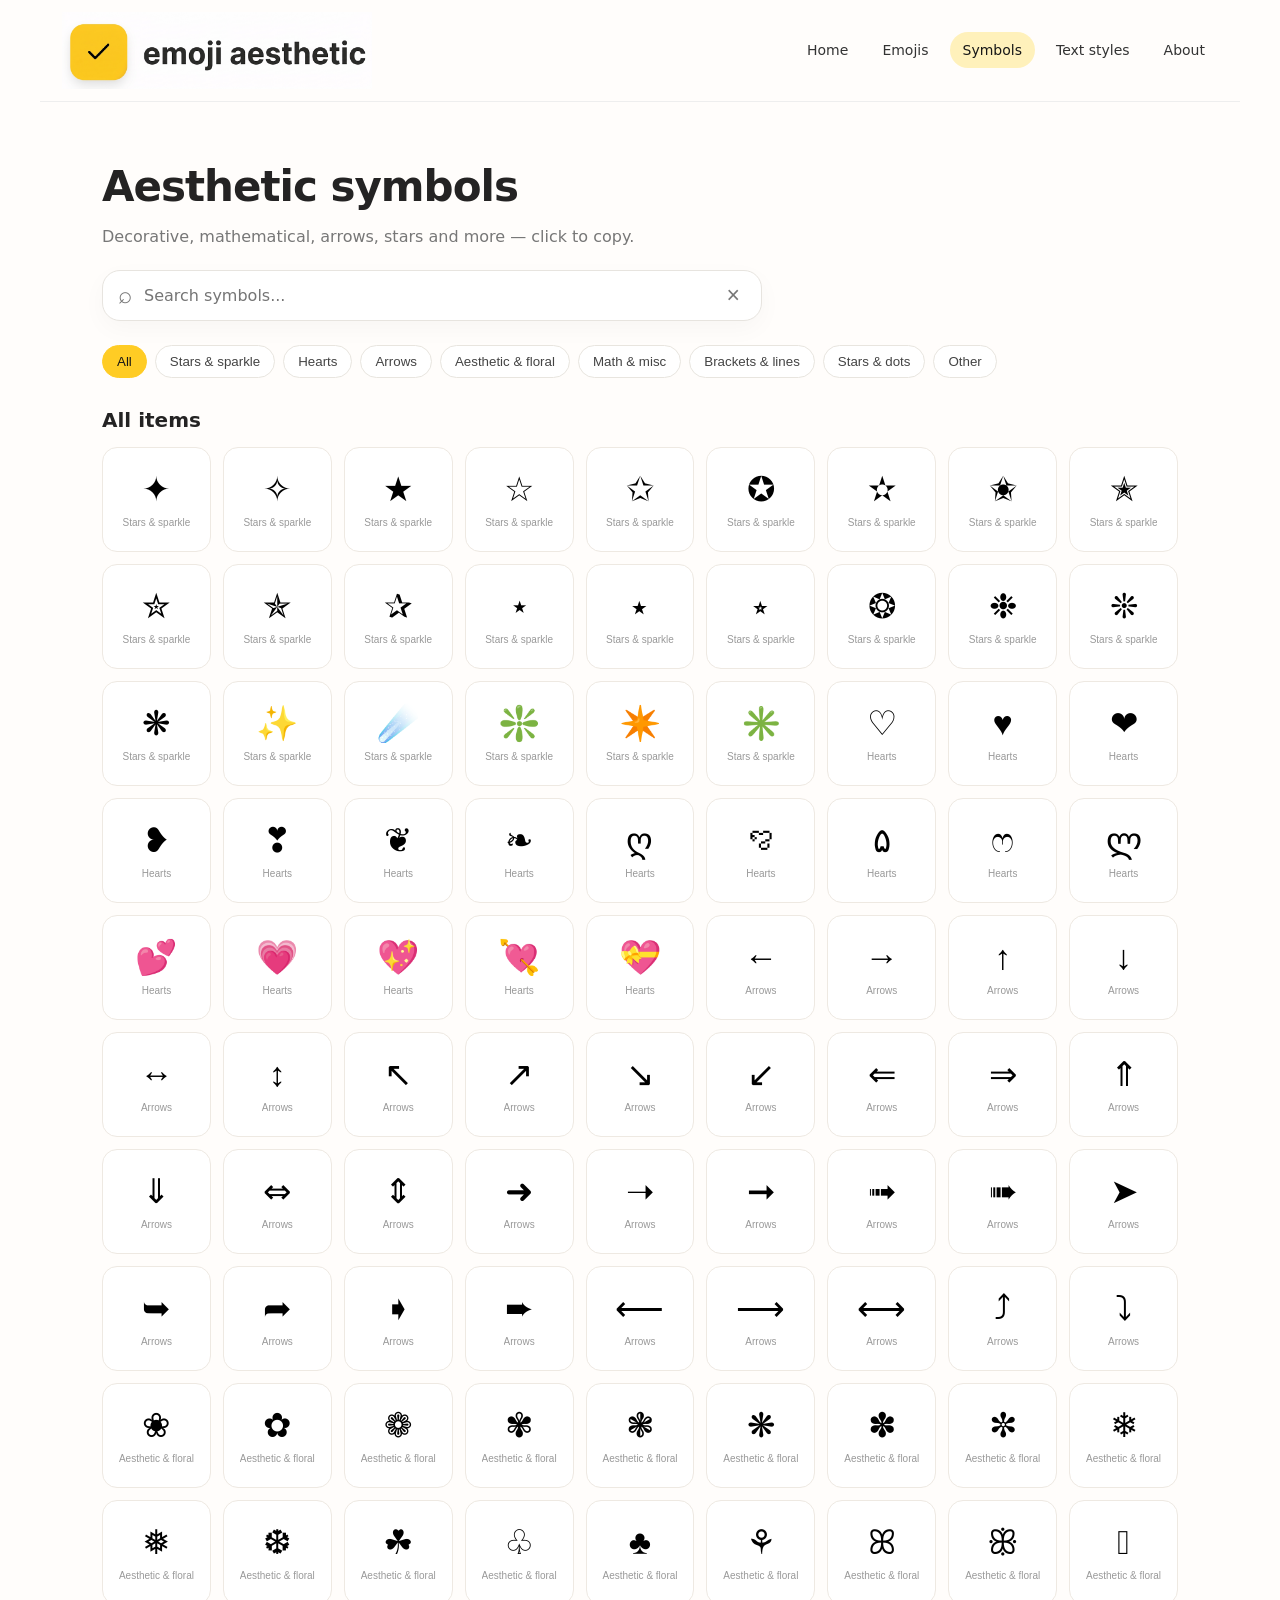
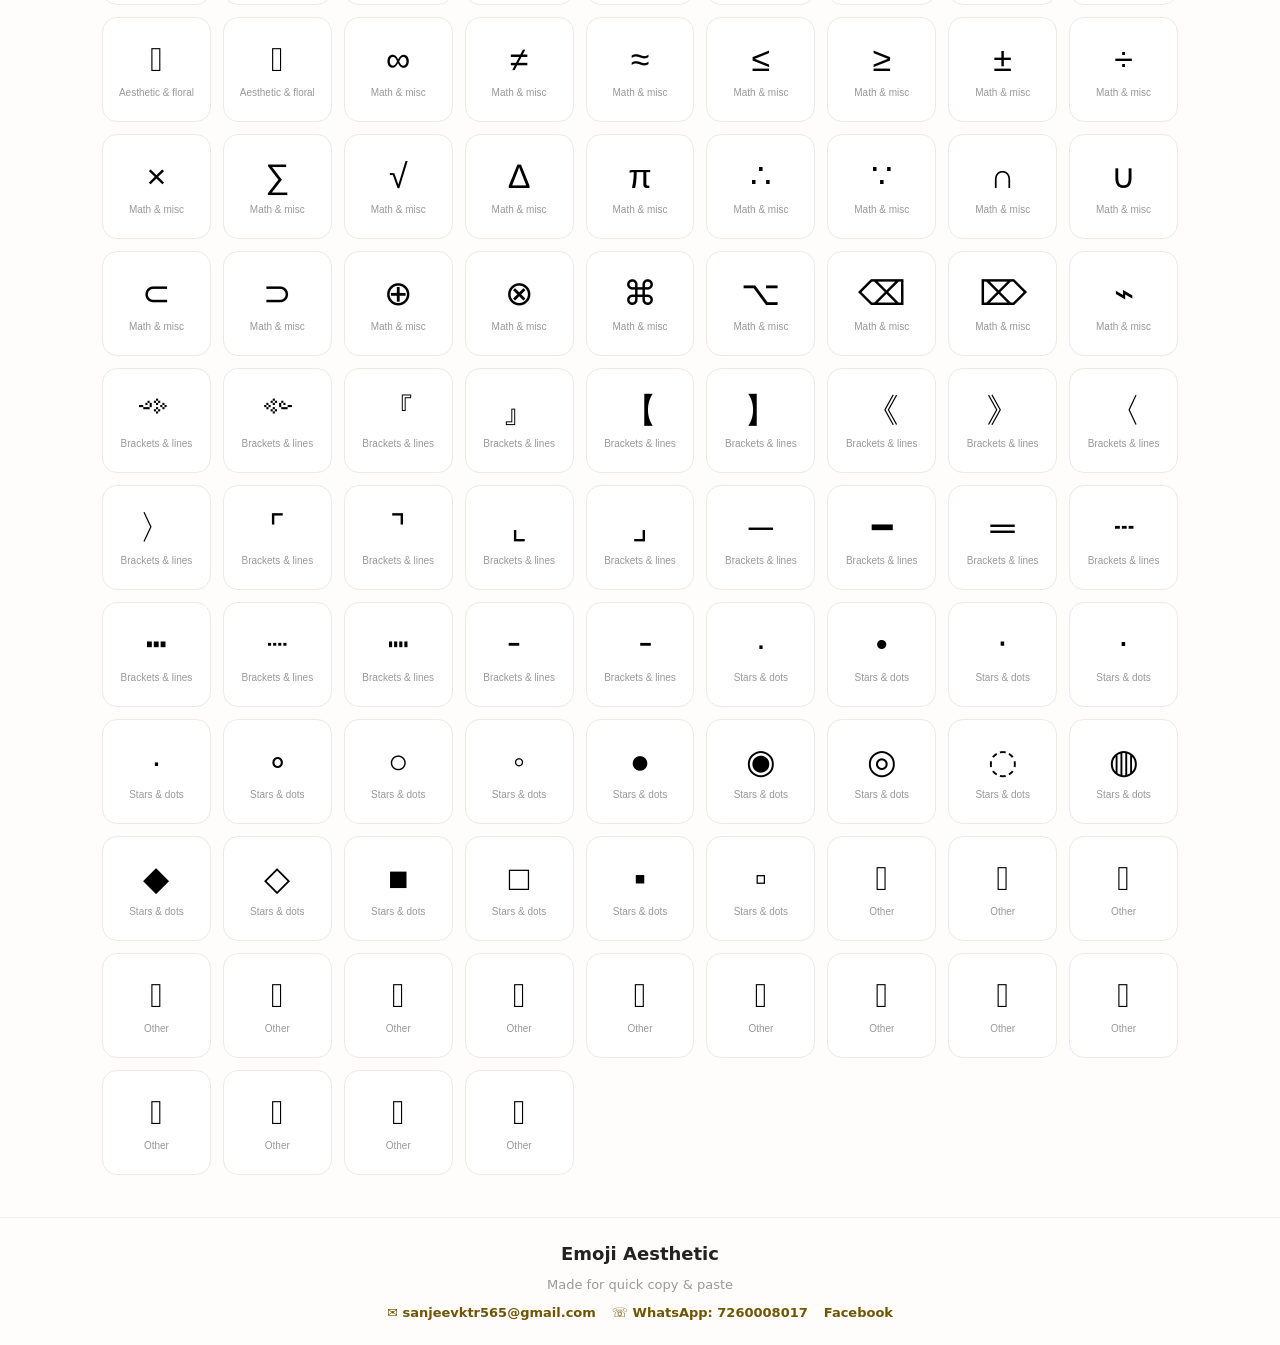
==== symbols.html @ 8963f4a9 "first commit" ====
<!doctype html><html lang="en"><head><meta charset="utf-8"><meta name="viewport" content="width=device-width,initial-scale=1"><title>Symbols — Emoji Aesthetic</title><link rel="stylesheet" href="style.css"></head><body><header><a class="brand" href="index.html"><img src="assets/logo.png" alt="Emoji Aesthetic"></a><button class="menu" aria-label="Toggle navigation">☰</button><nav><a href="index.html">Home</a><a href="emoji.html">Emojis</a><a class="active" href="symbols.html">Symbols</a><a href="text.html">Text styles</a><a href="about.html">About</a></nav></header><main class="library"><h1>Aesthetic symbols</h1><p>Decorative, mathematical, arrows, stars and more — click to copy.</p><div class="searchbar"><span>⌕</span><input id="search" placeholder="Search symbols..." autocomplete="off"><button id="clear">×</button></div><div id="categories" class="categorybar"></div><div class="section-head"><h2 id="heading">All symbols</h2><div id="copied" role="status"></div></div><div id="grid" class="grid"></div></main><footer><div class="footer-brand">Emoji Aesthetic</div><p>Made for quick copy & paste</p><div class="contact-links"><a href="mailto:sanjeevktr565@gmail.com">✉ sanjeevktr565@gmail.com</a><a href="https://wa.me/7260008017" target="_blank" rel="noopener">☏ WhatsApp: 7260008017</a><a href="https://www.facebook.com/share/19njzN3DKD" target="_blank" rel="noopener">Facebook</a></div></footer><script src="app.js"></script></body></html>
---- style.css ----
*{box-sizing:border-box}body{margin:0;background:#fffdfb;color:#242323;font-family:Inter,system-ui,-apple-system,Segoe UI,Arial,sans-serif}header{max-width:1200px;margin:auto;padding:12px 22px;display:flex;align-items:center;justify-content:space-between;gap:20px;border-bottom:1px solid #eee}header .brand{display:block;width:310px;max-width:42vw}header img{width:100%;height:auto;display:block}nav{display:flex;gap:8px;align-items:center}nav a{padding:10px 13px;text-decoration:none;color:#333;border-radius:20px;font-size:14px}nav a:hover,nav a.active{background:#fff1bb;color:#171717}.menu{display:none;border:0;background:none;font-size:23px}.hero{max-width:1000px;margin:75px auto 45px;text-align:center;padding:0 20px}.eyebrow{font-size:12px;font-weight:700;letter-spacing:3px;color:#b58a00}.hero h1{font-size:clamp(38px,6vw,70px);line-height:1.07;margin:16px 0;font-weight:800;letter-spacing:-2px}.hero h1 span{color:#d4a900}.hero>p:not(.eyebrow){color:#777;font-size:17px}.searchbar{max-width:660px;margin:30px auto 18px;border:1px solid #e7e4df;background:#fff;border-radius:18px;display:flex;align-items:center;padding:10px 15px;box-shadow:0 8px 25px #00000008;gap:10px}.searchbar span{font-size:24px;color:#777}.searchbar input{border:0;outline:0;font:inherit;flex:1;min-width:0;font-size:16px}.searchbar button{border:0;background:none;font-size:23px;color:#777;cursor:pointer}.chips,.categorybar{display:flex;justify-content:center;gap:8px;flex-wrap:wrap;margin:16px 0}.chips button,.categorybar button{background:white;border:1px solid #e8e5df;padding:8px 14px;border-radius:20px;cursor:pointer;color:#444}.chips button.selected,.categorybar button.selected{background:#ffcc24;border-color:#ffcc24;color:#171717}.section,.library{max-width:1120px;margin:42px auto;padding:0 22px}.section-head{display:flex;justify-content:space-between;align-items:center;margin:24px 0 15px;gap:15px}.section-head h2{font-size:20px;margin:0}.section-head p{color:#888;font-size:14px;margin:6px 0}.section-head #copied{font-size:14px;color:#9b7600;font-weight:600}.grid{display:grid;grid-template-columns:repeat(auto-fill,minmax(105px,1fr));gap:12px}.tile{min-height:105px;border:1px solid #eee9e2;background:white;border-radius:15px;cursor:pointer;display:flex;align-items:center;justify-content:center;flex-direction:column;gap:8px;transition:.15s;overflow:hidden}.tile span{font-size:34px;line-height:1.1}.tile small{font-size:10px;color:#999;max-width:90%;overflow:hidden;text-overflow:ellipsis;white-space:nowrap}.tile:hover{border-color:#f4c623;background:#fff9e6;transform:translateY(-2px);box-shadow:0 7px 18px #0000000a}.explore{max-width:1120px;margin:30px auto 70px;padding:0 22px;display:grid;grid-template-columns:repeat(3,1fr);gap:15px}.explore a{border:1px solid #eee;border-radius:18px;padding:24px;color:#222;text-decoration:none;display:flex;flex-direction:column;gap:9px}.explore a:hover{background:#fff8df;border-color:#f0c525}.explore span{font-size:14px;color:#888}.library{margin-top:60px}.library h1{font-size:42px;letter-spacing:-1px;margin-bottom:8px}.library>p{color:#777}.library .searchbar{margin:24px 0}.library .categorybar{justify-content:flex-start}.library .section-head{margin-top:30px}.about ol{line-height:2}.back{display:inline-block;margin-top:15px;color:#6e5500}footer{border-top:1px solid #eee;padding:25px;text-align:center;color:#999;font-size:13px}footer a{color:#333;text-decoration:none;font-weight:600}.empty{padding:25px;color:#888}.tile:active{transform:scale(.97)}@media(max-width:720px){header{padding:10px 14px;flex-wrap:wrap}header .brand{width:240px}nav{display:none;width:100%;flex-wrap:wrap;justify-content:center}nav.open{display:flex}.menu{display:block}.hero{margin:45px auto 30px}.hero h1{letter-spacing:-1px}.section,.library{padding:0 14px}.grid{grid-template-columns:repeat(auto-fill,minmax(82px,1fr));gap:8px}.tile{min-height:88px;border-radius:12px}.tile span{font-size:30px}.explore{grid-template-columns:1fr;margin-bottom:45px}.library h1{font-size:35px}.categorybar{justify-content:flex-start}}

.footer-brand{font-weight:800;font-size:18px;color:#222}.contact-links{display:flex;justify-content:center;gap:16px;flex-wrap:wrap;margin-top:12px}.contact-links a{color:#6e5500;text-decoration:none}.contact-links a:hover{text-decoration:underline}
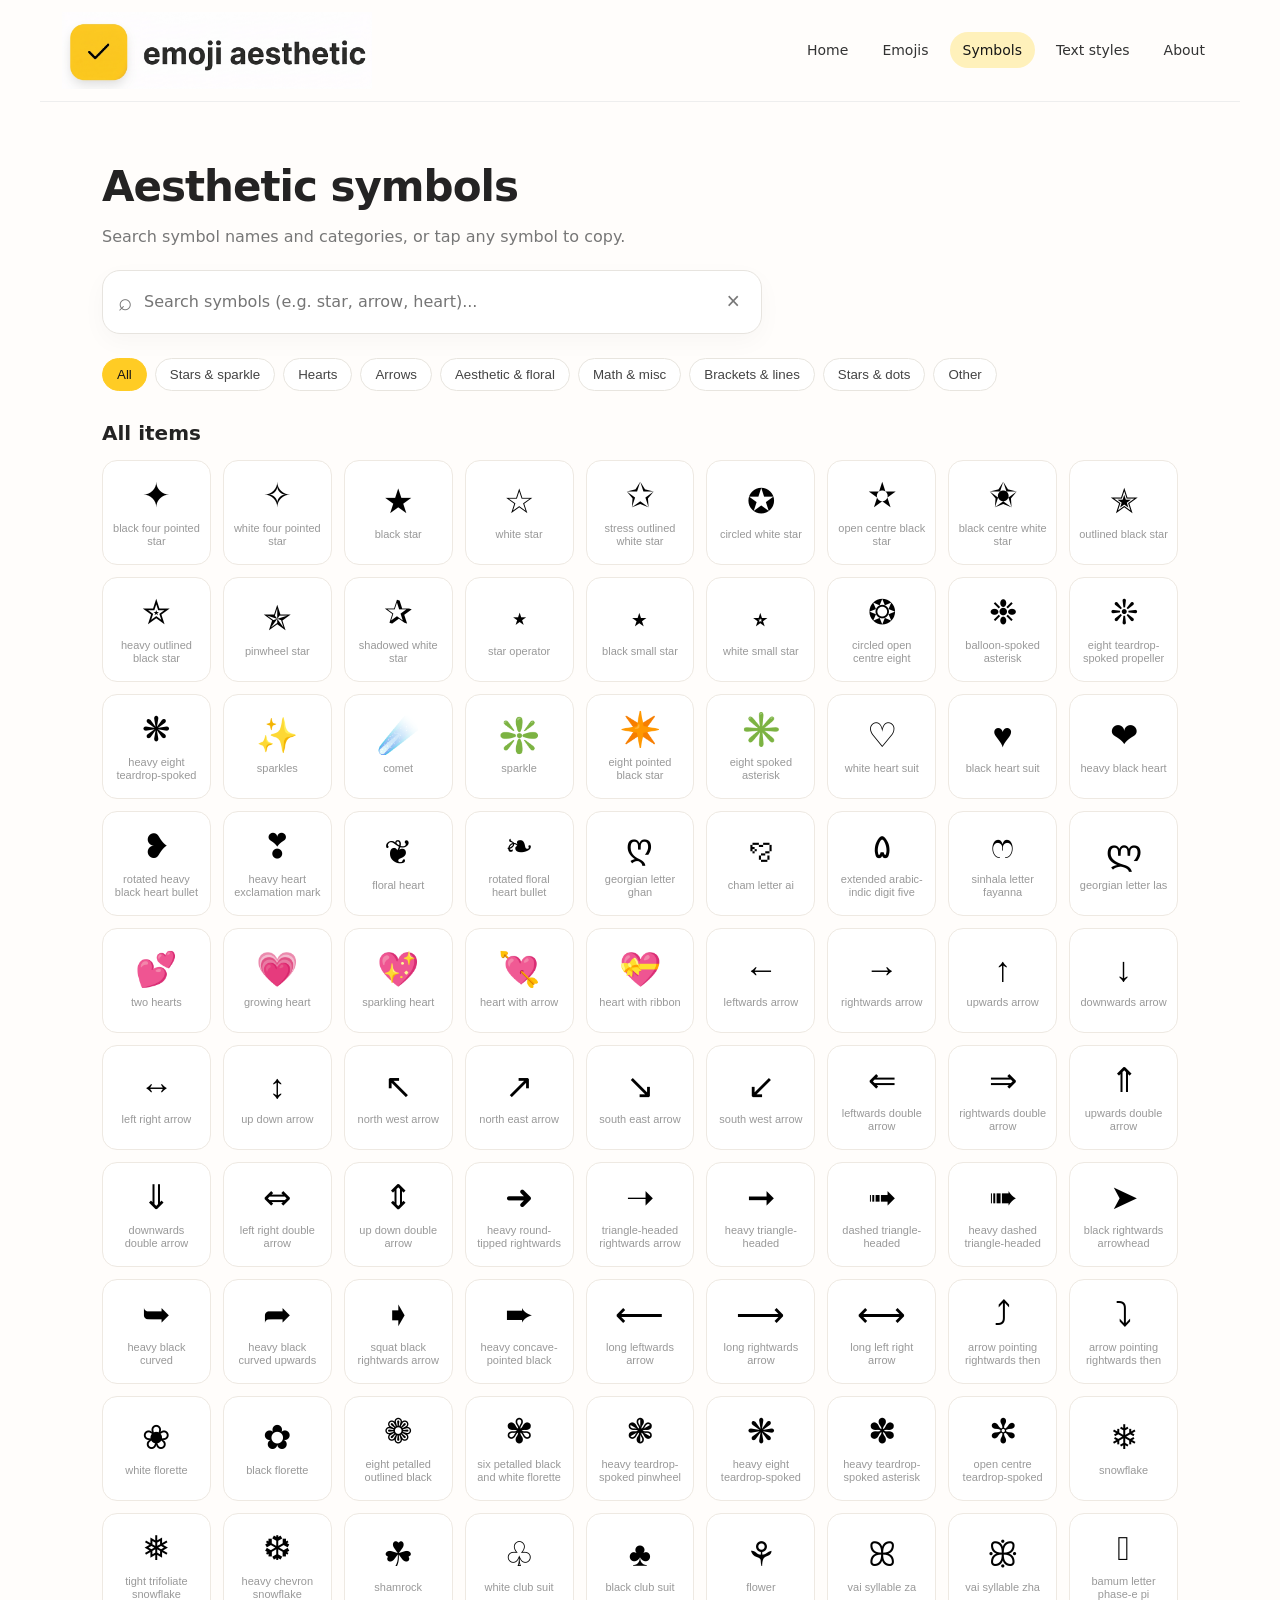
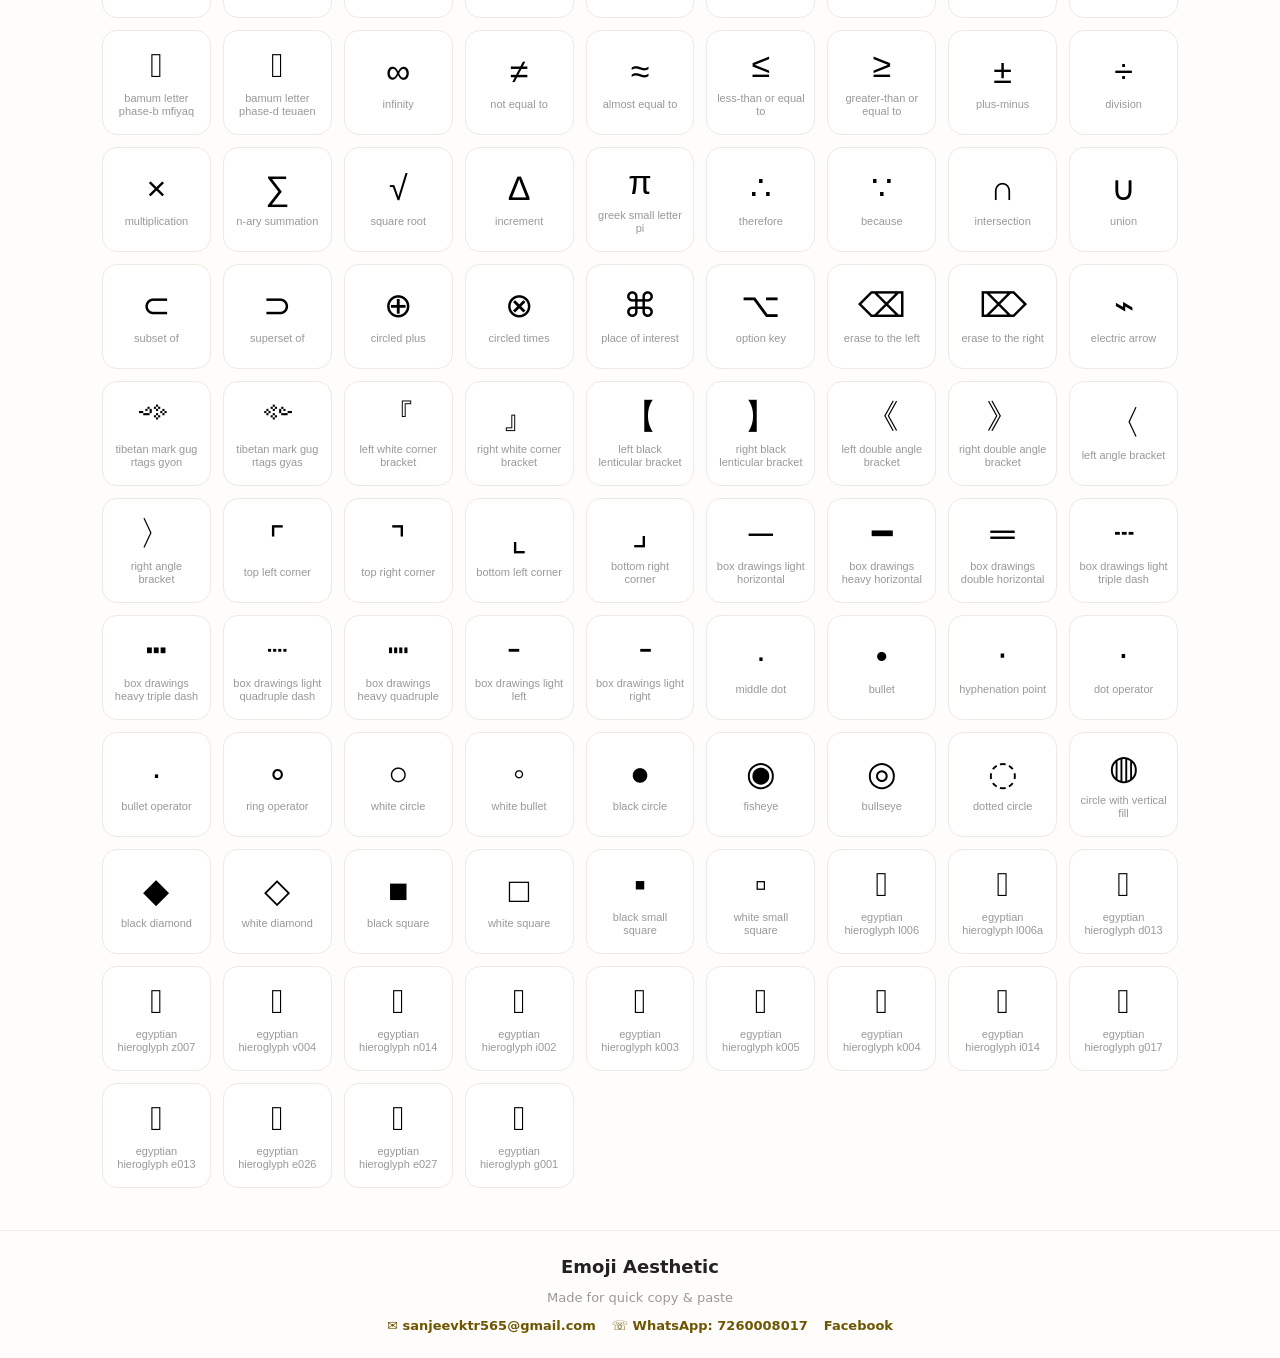
==== commit 7a27b9a5: "mobuile reposnvise" ====
--- a/symbols.html
+++ b/symbols.html
@@ -1 +1 @@
-<!doctype html><html lang="en"><head><meta charset="utf-8"><meta name="viewport" content="width=device-width,initial-scale=1"><title>Symbols — Emoji Aesthetic</title><link rel="stylesheet" href="style.css"></head><body><header><a class="brand" href="index.html"><img src="assets/logo.png" alt="Emoji Aesthetic"></a><button class="menu" aria-label="Toggle navigation">☰</button><nav><a href="index.html">Home</a><a href="emoji.html">Emojis</a><a class="active" href="symbols.html">Symbols</a><a href="text.html">Text styles</a><a href="about.html">About</a></nav></header><main class="library"><h1>Aesthetic symbols</h1><p>Decorative, mathematical, arrows, stars and more — click to copy.</p><div class="searchbar"><span>⌕</span><input id="search" placeholder="Search symbols..." autocomplete="off"><button id="clear">×</button></div><div id="categories" class="categorybar"></div><div class="section-head"><h2 id="heading">All symbols</h2><div id="copied" role="status"></div></div><div id="grid" class="grid"></div></main><footer><div class="footer-brand">Emoji Aesthetic</div><p>Made for quick copy & paste</p><div class="contact-links"><a href="mailto:sanjeevktr565@gmail.com">✉ sanjeevktr565@gmail.com</a><a href="https://wa.me/7260008017" target="_blank" rel="noopener">☏ WhatsApp: 7260008017</a><a href="https://www.facebook.com/share/19njzN3DKD" target="_blank" rel="noopener">Facebook</a></div></footer><script src="app.js"></script></body></html>
+<!doctype html><html lang="en"><head><meta charset="utf-8"><meta name="viewport" content="width=device-width,initial-scale=1"><title>Symbols — Emoji Aesthetic</title><link rel="stylesheet" href="style.css"></head><body><header><a class="brand" href="index.html"><img src="assets/logo.png" alt="Emoji Aesthetic"></a><button class="menu" aria-label="Toggle navigation">☰</button><nav><a href="index.html">Home</a><a href="emoji.html">Emojis</a><a class="active" href="symbols.html">Symbols</a><a href="text.html">Text styles</a><a href="about.html">About</a></nav></header><main class="library"><h1>Aesthetic symbols</h1><p>Search symbol names and categories, or tap any symbol to copy.</p><div class="searchbar"><span>⌕</span><input id="search" placeholder="Search symbols (e.g. star, arrow, heart)..." autocomplete="off"><button id="clear">×</button></div><div id="categories" class="categorybar"></div><div class="section-head"><h2 id="heading">All symbols</h2><div id="copied" role="status"></div></div><div id="grid" class="grid"></div></main><footer><div class="footer-brand">Emoji Aesthetic</div><p>Made for quick copy & paste</p><div class="contact-links"><a href="mailto:sanjeevktr565@gmail.com">✉ sanjeevktr565@gmail.com</a><a href="https://wa.me/7260008017" target="_blank" rel="noopener">☏ WhatsApp: 7260008017</a><a href="https://www.facebook.com/share/19njzN3DKD" target="_blank" rel="noopener">Facebook</a></div></footer><script src="app.js"></script></body></html>
--- a/style.css
+++ b/style.css
@@ -1,3 +1,12 @@
 *{box-sizing:border-box}body{margin:0;background:#fffdfb;color:#242323;font-family:Inter,system-ui,-apple-system,Segoe UI,Arial,sans-serif}header{max-width:1200px;margin:auto;padding:12px 22px;display:flex;align-items:center;justify-content:space-between;gap:20px;border-bottom:1px solid #eee}header .brand{display:block;width:310px;max-width:42vw}header img{width:100%;height:auto;display:block}nav{display:flex;gap:8px;align-items:center}nav a{padding:10px 13px;text-decoration:none;color:#333;border-radius:20px;font-size:14px}nav a:hover,nav a.active{background:#fff1bb;color:#171717}.menu{display:none;border:0;background:none;font-size:23px}.hero{max-width:1000px;margin:75px auto 45px;text-align:center;padding:0 20px}.eyebrow{font-size:12px;font-weight:700;letter-spacing:3px;color:#b58a00}.hero h1{font-size:clamp(38px,6vw,70px);line-height:1.07;margin:16px 0;font-weight:800;letter-spacing:-2px}.hero h1 span{color:#d4a900}.hero>p:not(.eyebrow){color:#777;font-size:17px}.searchbar{max-width:660px;margin:30px auto 18px;border:1px solid #e7e4df;background:#fff;border-radius:18px;display:flex;align-items:center;padding:10px 15px;box-shadow:0 8px 25px #00000008;gap:10px}.searchbar span{font-size:24px;color:#777}.searchbar input{border:0;outline:0;font:inherit;flex:1;min-width:0;font-size:16px}.searchbar button{border:0;background:none;font-size:23px;color:#777;cursor:pointer}.chips,.categorybar{display:flex;justify-content:center;gap:8px;flex-wrap:wrap;margin:16px 0}.chips button,.categorybar button{background:white;border:1px solid #e8e5df;padding:8px 14px;border-radius:20px;cursor:pointer;color:#444}.chips button.selected,.categorybar button.selected{background:#ffcc24;border-color:#ffcc24;color:#171717}.section,.library{max-width:1120px;margin:42px auto;padding:0 22px}.section-head{display:flex;justify-content:space-between;align-items:center;margin:24px 0 15px;gap:15px}.section-head h2{font-size:20px;margin:0}.section-head p{color:#888;font-size:14px;margin:6px 0}.section-head #copied{font-size:14px;color:#9b7600;font-weight:600}.grid{display:grid;grid-template-columns:repeat(auto-fill,minmax(105px,1fr));gap:12px}.tile{min-height:105px;border:1px solid #eee9e2;background:white;border-radius:15px;cursor:pointer;display:flex;align-items:center;justify-content:center;flex-direction:column;gap:8px;transition:.15s;overflow:hidden}.tile span{font-size:34px;line-height:1.1}.tile small{font-size:10px;color:#999;max-width:90%;overflow:hidden;text-overflow:ellipsis;white-space:nowrap}.tile:hover{border-color:#f4c623;background:#fff9e6;transform:translateY(-2px);box-shadow:0 7px 18px #0000000a}.explore{max-width:1120px;margin:30px auto 70px;padding:0 22px;display:grid;grid-template-columns:repeat(3,1fr);gap:15px}.explore a{border:1px solid #eee;border-radius:18px;padding:24px;color:#222;text-decoration:none;display:flex;flex-direction:column;gap:9px}.explore a:hover{background:#fff8df;border-color:#f0c525}.explore span{font-size:14px;color:#888}.library{margin-top:60px}.library h1{font-size:42px;letter-spacing:-1px;margin-bottom:8px}.library>p{color:#777}.library .searchbar{margin:24px 0}.library .categorybar{justify-content:flex-start}.library .section-head{margin-top:30px}.about ol{line-height:2}.back{display:inline-block;margin-top:15px;color:#6e5500}footer{border-top:1px solid #eee;padding:25px;text-align:center;color:#999;font-size:13px}footer a{color:#333;text-decoration:none;font-weight:600}.empty{padding:25px;color:#888}.tile:active{transform:scale(.97)}@media(max-width:720px){header{padding:10px 14px;flex-wrap:wrap}header .brand{width:240px}nav{display:none;width:100%;flex-wrap:wrap;justify-content:center}nav.open{display:flex}.menu{display:block}.hero{margin:45px auto 30px}.hero h1{letter-spacing:-1px}.section,.library{padding:0 14px}.grid{grid-template-columns:repeat(auto-fill,minmax(82px,1fr));gap:8px}.tile{min-height:88px;border-radius:12px}.tile span{font-size:30px}.explore{grid-template-columns:1fr;margin-bottom:45px}.library h1{font-size:35px}.categorybar{justify-content:flex-start}}
 
 .footer-brand{font-weight:800;font-size:18px;color:#222}.contact-links{display:flex;justify-content:center;gap:16px;flex-wrap:wrap;margin-top:12px}.contact-links a{color:#6e5500;text-decoration:none}.contact-links a:hover{text-decoration:underline}
+
+/* Responsive refinements: mobile-first touch targets and readable names */
+.tile small{font-size:11px;white-space:normal;overflow-wrap:anywhere;text-align:center;line-height:1.2;max-width:96%;padding:0 3px;max-height:2.4em}
+.tile{padding:9px 4px;min-width:0}
+.searchbar input{width:100%;min-height:42px}
+button,a{-webkit-tap-highlight-color:transparent}
+@media(max-width:600px){header{gap:10px}header .brand{width:min(220px,68vw);max-width:68vw}.menu{padding:8px 10px;border-radius:10px;background:#fff5d3}nav.open{gap:4px}nav a{padding:10px 11px;font-size:14px}.hero{padding:0 14px;margin:32px auto 24px}.hero h1{font-size:clamp(34px,9vw,48px);line-height:1.12}.hero>p:not(.eyebrow){font-size:15px;line-height:1.5}.searchbar{margin:22px auto 15px;padding:7px 11px;border-radius:14px}.chips button,.categorybar button{padding:9px 12px;font-size:13px}.section,.library{padding:0 12px;margin:28px auto}.section-head{align-items:flex-start;flex-wrap:wrap}.grid{grid-template-columns:repeat(4,minmax(0,1fr));gap:7px}.tile{min-height:82px;border-radius:12px;gap:6px}.tile span{font-size:28px}.tile small{font-size:10px}.explore{padding:0 12px;grid-template-columns:1fr;margin:24px auto 40px}.library h1{font-size:clamp(30px,8vw,38px)}.library .categorybar{gap:6px}footer{padding:22px 12px}.contact-links{gap:12px;flex-direction:column;align-items:center}}
+@media(max-width:360px){.grid{grid-template-columns:repeat(3,minmax(0,1fr))}.tile{min-height:85px}.tile span{font-size:30px}}
+@media(min-width:601px) and (max-width:900px){.grid{grid-template-columns:repeat(6,minmax(0,1fr))}.explore{grid-template-columns:repeat(2,1fr)}header .brand{width:250px}}
